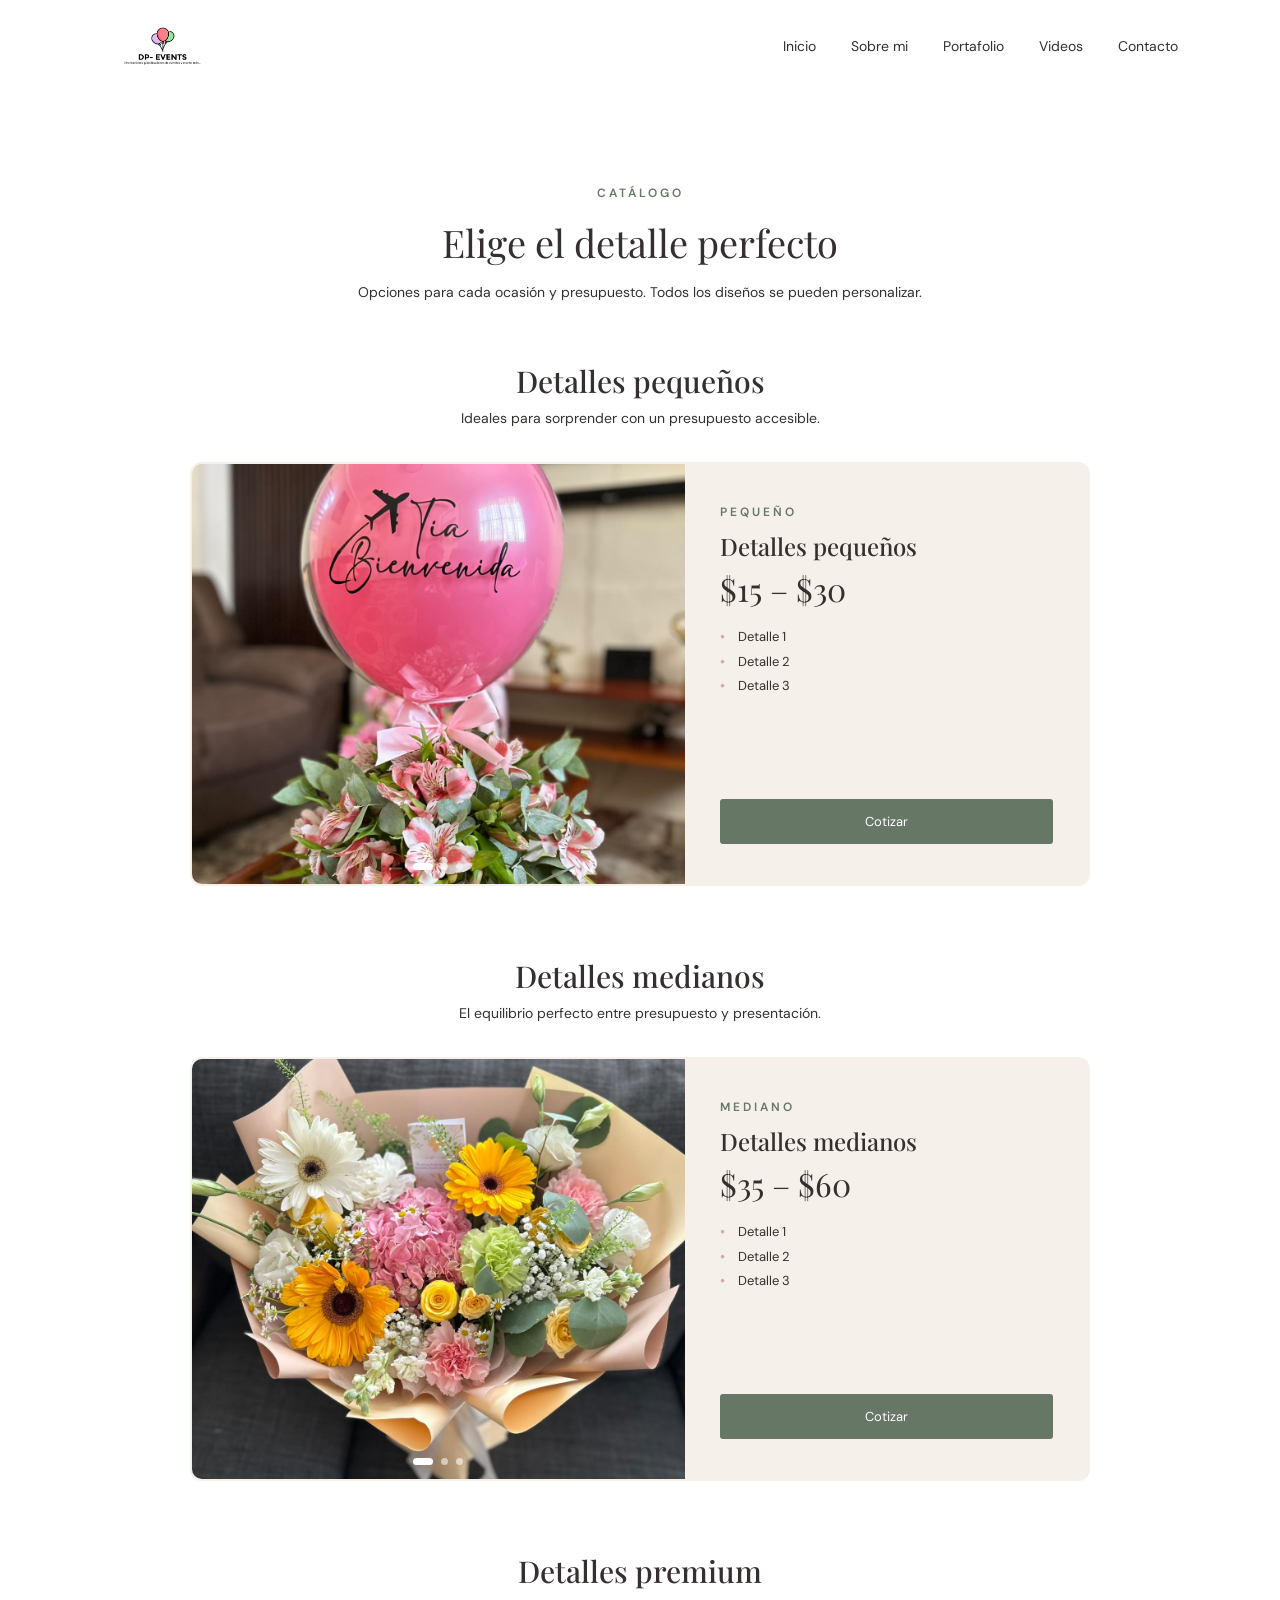
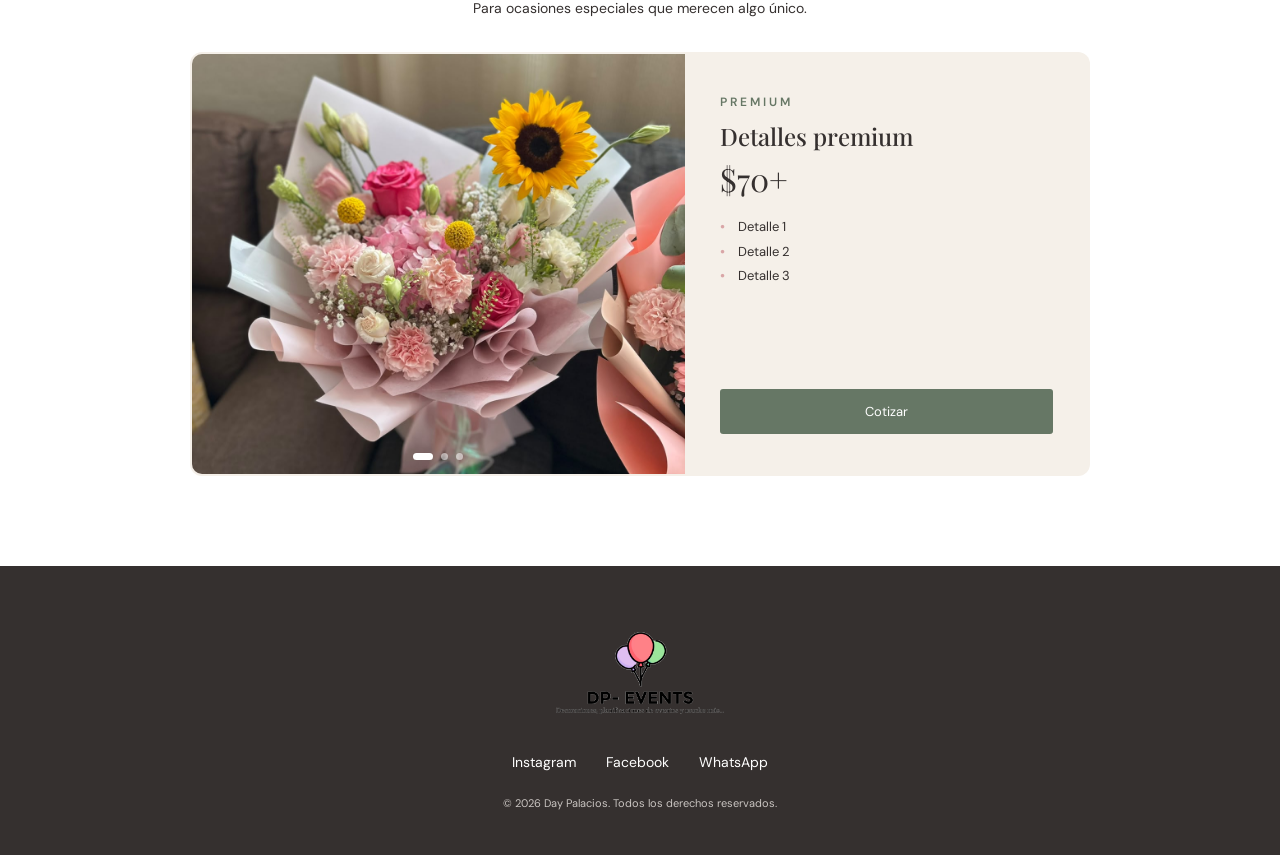
==== html/portafolio.html @ d41a5dc3 "Actualizacion de la pagina" ====
<!DOCTYPE html>
<html lang="es">
<head>
    <meta charset="UTF-8">
    <meta name="viewport" content="width=device-width, initial-scale=1.0">
    <title>DP - EVENTS | Portafolio</title>
    <link rel="icon" type="image/png" href="../img/icono-logo-dp.png">
    <link rel="stylesheet" href="../css/estilos.css">
    <link href="https://fonts.googleapis.com/css2?family=DM+Sans:wght@400;500;600;700&family=Playfair+Display:wght@400;500;600&display=swap" rel="stylesheet">

        <script src="../js/carrusel.js" defer></script>
</head>

<body>

<header>
    <nav class="menu">

        <a href="../index.html#inicio" class="logo"><img src="../img/logo.png" class="img-logo" alt="DP Events"></a>

        <button class="menu-toggle" id="menu-toggle" aria-label="Abrir menú">☰</button>

        <ul class="menu-links" id="menu-links">
            <li><a href="../index.html">Inicio</a></li>
            <li><a href="../index.html#mision">Sobre mi</a></li>
            <li><a href="portafolio.html">Portafolio</a></li>
            <li><a href="../index.html#videos">Videos</a></li>
            <li><a href="../index.html#contacto">Contacto</a></li>
        </ul>

    </nav>
</header>

<section class="catalogo" id="catalogo">

    <div class="catalogo-titulo">
        <span class="subtitulo">CATÁLOGO</span>
        <h2>Elige el detalle perfecto</h2>
        <p>Opciones para cada ocasión y presupuesto. Todos los diseños se pueden personalizar.</p>
    </div>

    <!-- ========== RANGO 1: DETALLES PEQUEÑOS ========== -->
    <div class="catalogo-bloque">
        <h3>Detalles pequeños</h3>
        <p>Ideales para sorprender con un presupuesto accesible.</p>

        <div class="precio-grid precio-grid--unica">

            <article class="precio-card">
                <div class="carousel" data-carousel>
                    <div class="carousel-track">
                    <img src="../img/ramos/ramo_peque1.jpeg" alt="Detalles pequeños - foto 1" loading="lazy">
                    <img src="../img/ramos/ramo_peque2.jpeg" alt="Detalles pequeños - foto 2" loading="lazy">
                    <img src="../img/ramos/ramo_peque3.jpeg" alt="Detalles pequeños - foto 3" loading="lazy">
                    </div>
                    <button class="carousel-btn prev" aria-label="Foto anterior">‹</button>
                    <button class="carousel-btn next" aria-label="Foto siguiente">›</button>
                    <div class="carousel-dots"></div>
                </div>

                <div class="precio-cuerpo">
                    <span class="precio-tamano">PEQUEÑO</span>
                    <h4>Detalles pequeños</h4>
                    <p class="precio">$15 – $30</p>
                    <ul class="precio-lista">
                    <li>Detalle 1</li>
                    <li>Detalle 2</li>
                    <li>Detalle 3</li>
                    </ul>
                    <a href="https://wa.me/50375059878" target="_blank" rel="noopener" class="boton">Cotizar</a>
                </div>
            </article>

        </div>
    </div>

    <!-- ========== RANGO 2: DETALLES MEDIANOS ========== -->
    <div class="catalogo-bloque">
        <h3>Detalles medianos</h3>
        <p>El equilibrio perfecto entre presupuesto y presentación.</p>

        <div class="precio-grid precio-grid--unica">

            <article class="precio-card">
                <div class="carousel" data-carousel>
                    <div class="carousel-track">
                    <img src="../img/ramos/ramo_media1.jpeg" alt="Detalles medianos - foto 1" loading="lazy">
                    <img src="../img/ramos/ramo_media2.jpeg" alt="Detalles medianos - foto 2" loading="lazy">
                    <img src="../img/ramos/ramo_media3.jpeg" alt="Detalles medianos - foto 3" loading="lazy">
                    </div>
                    <button class="carousel-btn prev" aria-label="Foto anterior">‹</button>
                    <button class="carousel-btn next" aria-label="Foto siguiente">›</button>
                    <div class="carousel-dots"></div>
                </div>

                <div class="precio-cuerpo">
                    <span class="precio-tamano">MEDIANO</span>
                    <h4>Detalles medianos</h4>
                    <p class="precio">$35 – $60</p>
                    <ul class="precio-lista">
                    <li>Detalle 1</li>
                    <li>Detalle 2</li>
                    <li>Detalle 3</li>
                    </ul>
                    <a href="https://wa.me/50375059878" target="_blank" rel="noopener" class="boton">Cotizar</a>
                </div>
            </article>

        </div>
    </div>

    <!-- ========== RANGO 3: DETALLES PREMIUM ========== -->
    <div class="catalogo-bloque">
        <h3>Detalles premium</h3>
        <p>Para ocasiones especiales que merecen algo único.</p>

        <div class="precio-grid precio-grid--unica">

            <article class="precio-card">
                <div class="carousel" data-carousel>
                    <div class="carousel-track">
                    <img src="../img/ramos/ramo_grande1.jpeg" alt="Detalles premium - foto 1" loading="lazy">
                    <img src="../img/ramos/ramo_grande2.jpeg" alt="Detalles premium - foto 2" loading="lazy">
                    <img src="../img/ramos/ramo_grande3.jpeg" alt="Detalles premium - foto 3" loading="lazy">
                    </div>
                    <button class="carousel-btn prev" aria-label="Foto anterior">‹</button>
                    <button class="carousel-btn next" aria-label="Foto siguiente">›</button>
                    <div class="carousel-dots"></div>
                </div>

                <div class="precio-cuerpo">
                    <span class="precio-tamano">PREMIUM</span>
                    <h4>Detalles premium</h4>
                    <p class="precio">$70+</p>
                    <ul class="precio-lista">
                    <li>Detalle 1</li>
                    <li>Detalle 2</li>
                    <li>Detalle 3</li>
                    </ul>
                    <a href="https://wa.me/50375059878" target="_blank" rel="noopener" class="boton">Cotizar</a>
                </div>
            </article>

        </div>
    </div>
</section>

<footer>

    <a href="../index.html#inicio" class="footer-logo">
        <img src="../img/logo.png" alt="Logo Day Palacios">
    </a>

    <div class="redes">
        <a href="https://www.instagram.com/dp_events_" target="_blank" rel="noopener">Instagram</a>
        <a href="https://www.facebook.com/profile.php?id=100088764604220" target="_blank" rel="noopener">Facebook</a>
        <a href="https://wa.me/50375059878" target="_blank" rel="noopener">WhatsApp</a>
    </div>

    <p>© 2026 Day Palacios. Todos los derechos reservados.</p>

</footer>

<script src="../js/carrusel.js"></script>
</body>
</html>
---- css/estilos.css ----
:root {
    --rosa: #d9a6a7;
    --rosa-claro: #f7eeee;
    --beige: #f5f0e9;
    --verde: #667765;
    --oscuro: #35302f;
    --blanco: #ffffff;
    --titulo: 'Playfair Display', Georgia, 'Times New Roman', serif;
    --texto: 'DM Sans', Arial, Helvetica, sans-serif;
}

* {
    margin: 0;
    padding: 0;
    box-sizing: border-box;
}

html {
    scroll-behavior: smooth;
    scroll-padding-top: 80px; /* evita que el menu tape los titulos al navegar */
}

body {
    font-family: var(--texto);
    background-color: var(--blanco);
    color: var(--oscuro);
    -webkit-text-size-adjust: 100%;
}

img,
iframe {
    max-width: 100%;
}

img {
    display: block;
}

:focus-visible {
    outline: 2px solid var(--verde);
    outline-offset: 3px;
}

@media (prefers-reduced-motion: reduce) {
    html {
        scroll-behavior: auto;
    }

    * {
        transition: none !important;
    }
}


/* =================================
   MENU DE NAVEGACION
================================= */

header {
    position: sticky;
    top: 0;
    z-index: 100;
    width: 100%;
    background-color: var(--blanco);
    padding: 18px 8%;
}

.menu {
    display: flex;
    justify-content: space-between;
    align-items: center;
}

.menu .img-logo {
    width: 120px;
    max-height: 55px;
    object-fit: contain;
}

.menu-links {
    display: flex;
    align-items: center;
    list-style: none;
    gap: 35px;
}

.menu-links li a {
    text-decoration: none;
    color: var(--oscuro);
    font-size: 14px;
    transition: color 0.3s;
}

.menu-links li a:hover {
    color: var(--rosa);
}

.menu-toggle {
    display: none;
    background: none;
    border: none;
    font-size: 28px;
    color: var(--oscuro);
    cursor: pointer;
}


/* =================================
   PRESENTACION / INICIO
================================= */

.inicio {
    min-height: 580px;
    padding: 70px 10%;
    background-color: var(--rosa-claro);

    display: flex;
    align-items: center;
    justify-content: space-between;
    gap: 50px;
}

.inicio-texto {
    flex: 1;
}

.subtitulo {
    color: var(--verde);
    font-size: 12px;
    font-weight: 600;
    letter-spacing: 3px;
}

.inicio h1 {
    font-family: var(--titulo);
    font-size: 48px;
    font-weight: 400;
    margin: 20px 0;
}

.inicio h1 span {
    color: var(--rosa);
    display: block;
}

.inicio h3 {
    font-family: var(--titulo);
    font-size: 22px;
    font-weight: 400;
    font-style: italic;
    line-height: 1.5;
    color: var(--verde);
    max-width: 480px;
    margin-bottom: 20px;
}

.inicio p {
    font-size: 15px;
    line-height: 1.9;
    max-width: 480px;
    margin-bottom: 30px;
}

.boton {
    display: inline-block;
    padding: 14px 30px;
    background-color: var(--verde);
    color: var(--blanco);
    text-decoration: none;
    font-size: 13px;
    transition: background-color 0.3s;
}

.boton:hover {
    background-color: var(--oscuro);
}

.inicio-imagen {
    flex: 1;
    display: flex;
    justify-content: center;
}

.inicio-imagen img {
    width: 100%;
    max-width: 400px;
    height: 450px;
    object-fit: cover;
    border-radius: 60px;
}


/* =================================
   MISION, VISION Y VALORES
================================= */

.mision {
    padding: 90px 10%;
    background-color: var(--blanco);
}

.mision-titulo {
    text-align: center;
    margin-bottom: 50px;
}

.mision-titulo h2 {
    font-family: var(--titulo);
    font-size: 38px;
    font-weight: 400;
    margin: 15px 0;
}

.mision-titulo p {
    font-size: 14px;
}

.mision-tarjetas {
    display: grid;
    grid-template-columns: repeat(3, 1fr);
    gap: 25px;
}

.mision-card {
    background-color: var(--beige);
    padding: 40px 30px;
    border-radius: 10px;
    transition: transform 0.3s;
}

.mision-card:hover {
    transform: translateY(-7px);
}

.numero {
    font-family: var(--titulo);
    font-size: 18px;
    color: var(--rosa);
}

.mision-card h3 {
    font-family: var(--titulo);
    font-size: 27px;
    font-weight: 500;
    margin: 20px 0 15px;
}

.mision-card p {
    font-size: 14px;
    line-height: 1.9;
}

.mision-card ul {
    list-style: none;
    padding: 0;
    margin-top: 15px;
}

.mision-card li {
    margin-bottom: 8px;
}

/* =================================
   PORTAFOLIO
================================= */

.portafolio {
    padding: 80px 10%;
    background-color: var(--rosa-claro);
}

.portafolio-titulo {
    text-align: center;
    margin-bottom: 50px;
}

.portafolio h2 {
    font-family: var(--titulo);
    font-size: 38px;
    font-weight: 400;
    margin: 15px 0 20px;
}

.portafolio-titulo p {
    font-size: 14px;
}

.galeria {
    display: grid;
    grid-template-columns: repeat(3, 1fr);
    gap: 30px;
}

.tarjeta {
    background-color: var(--blanco);
    overflow: hidden;
    border-radius: 10px;
    transition: transform 0.3s;
}

.tarjeta:hover {
    transform: translateY(-8px);
}

.tarjeta img {
    width: 100%;
    height: 280px;
    object-fit: cover;
}

.tarjeta-texto {
    padding: 22px;
}

.tarjeta-texto h3 {
    font-family: var(--titulo);
    font-size: 22px;
    font-weight: 500;
    margin-bottom: 10px;
}

.tarjeta-texto p {
    font-size: 13px;
    line-height: 1.7;
}


/* =================================
   VIDEOS DE TIKTOK
================================= */

.videos {
    padding: 90px 10%;
    background-color: var(--blanco);
}

.videos-titulo {
    text-align: center;
    margin-bottom: 50px;
}

.videos-titulo h2 {
    font-family: var(--titulo);
    font-size: 38px;
    font-weight: 400;
    margin: 15px 0;
}

.videos-titulo p {
    font-size: 14px;
    line-height: 1.8;
}

.videos-contenedor {
    display: grid;
    grid-template-columns: repeat(2, 1fr);
    gap: 35px;
    max-width: 850px;
    margin: 0 auto;
}

.video-tarjeta {
    background-color: var(--rosa-claro);
    border-radius: 12px;
    overflow: hidden;
}

/* Antes: max-height rompia la proporcion 9:16.
   Ahora se limita el ANCHO y la altura se calcula sola. */
.video-marco {
    width: 100%;
    max-width: 320px;
    margin: 0 auto;
    aspect-ratio: 9 / 16;
    background-color: #000;
}

.video-marco iframe {
    width: 100%;
    height: 100%;
    border: none;
    display: block;
}

.video-info {
    padding: 22px;
}

.video-info h3 {
    font-family: var(--titulo);
    font-size: 23px;
    font-weight: 500;
    margin-bottom: 10px;
}

.video-info p {
    font-size: 13px;
    line-height: 1.8;
}


/* =================================
   HISTORIA DEL NEGOCIO
================================= */

.historia {
    padding: 90px 10%;
    background-color: var(--rosa-claro);
}

.historia-contenido {
    display: flex;
    align-items: center;
    justify-content: space-between;
    gap: 60px;
    max-width: 1100px;
    margin: 0 auto;
}

.historia-texto {
    flex: 1;
}

.historia-texto h2 {
    font-family: var(--titulo);
    font-size: 40px;
    font-weight: 400;
    margin: 20px 0;
}

.historia-texto p {
    font-size: 14px;
    line-height: 1.9;
    margin-bottom: 15px;
}

.historia-video {
    flex: 1;
    width: 100%;
    max-width: 500px;
    aspect-ratio: 16 / 9;
    overflow: hidden;
    border-radius: 12px;
    background-color: #000;
}

.historia-video iframe {
    width: 100%;
    height: 100%;
    border: none;
    display: block;
}


/* =================================
   CONTACTO WHATSAPP
================================= */

.contacto {
    padding: 90px 10%;
    background-color: var(--beige);
    text-align: center;
}

.contacto h2 {
    font-family: var(--titulo);
    font-size: 42px;
    font-weight: 400;
    margin: 18px 0;
}

.contacto p {
    font-size: 15px;
    line-height: 1.8;
    max-width: 500px;
    margin: 0 auto 30px;
}

.boton-contacto {
    display: inline-block;
    padding: 15px 32px;
    background-color: var(--verde);
    color: var(--blanco);
    text-decoration: none;
    font-size: 14px;
    border-radius: 3px;
    transition: background-color 0.3s, transform 0.3s;
}

.boton-contacto:hover {
    background-color: var(--oscuro);
    transform: translateY(-3px);
}

/* =================================
   CATALOGO / PRECIOS
================================= */

.catalogo {
    padding: 90px 10%;
    background-color: var(--blanco);
}

.catalogo-titulo {
    text-align: center;
    margin-bottom: 60px;
}

.catalogo-titulo h2 {
    font-family: var(--titulo);
    font-size: 38px;
    font-weight: 400;
    margin: 15px 0;
}

.catalogo-titulo p {
    font-size: 14px;
}

.catalogo-bloque {
    max-width: 1100px;
    margin: 0 auto 70px;
}

.catalogo-bloque:last-child {
    margin-bottom: 0;
}

.catalogo-bloque h3 {
    font-family: var(--titulo);
    font-size: 30px;
    font-weight: 500;
    text-align: center;
    margin-bottom: 8px;
}

.catalogo-bloque > p {
    font-size: 14px;
    text-align: center;
    margin-bottom: 35px;
}

.precio-grid {
    display: grid;
    grid-template-columns: repeat(3, 1fr);
    gap: 25px;
}

.precio-card {
    position: relative;
    display: flex;
    flex-direction: column;
    background-color: var(--beige);
    border: 2px solid transparent;
    border-radius: 12px;
    overflow: hidden;
    transition: transform 0.3s;
}

.precio-card:hover {
    transform: translateY(-8px);
}

.precio-card.destacada {
    border-color: var(--rosa);
}

/* Solo imagenes sueltas (sin carrusel). Las del carrusel se
   controlan en la seccion CARRUSEL. */
.precio-card > img {
    width: 100%;
    height: 220px;
    object-fit: cover;
}

.etiqueta {
    position: absolute;
    top: 15px;
    right: 15px;
    z-index: 3; /* queda por encima del carrusel */
    background-color: var(--rosa);
    color: var(--oscuro);
    font-size: 11px;
    font-weight: 600;
    padding: 5px 12px;
    border-radius: 20px;
}

.precio-cuerpo {
    display: flex;
    flex-direction: column;
    flex: 1;
    padding: 28px 25px;
}

.precio-tamano {
    color: var(--verde);
    font-size: 12px;
    font-weight: 600;
    letter-spacing: 3px;
}

.precio-cuerpo h4 {
    font-family: var(--titulo);
    font-size: 24px;
    font-weight: 500;
    margin: 10px 0 5px;
}

.precio {
    font-family: var(--titulo);
    font-size: 32px;
    margin-bottom: 15px;
}

.precio-lista {
    list-style: none;
    margin-bottom: 25px;
    flex: 1;
}

.precio-lista li {
    position: relative;
    padding-left: 18px;
    font-size: 13px;
    line-height: 1.9;
}

.precio-lista li::before {
    content: "•";
    position: absolute;
    left: 0;
    color: var(--rosa);
    font-weight: bold;
}

.precio-card .boton {
    text-align: center;
    border-radius: 3px;
}


/* =================================
   CARRUSEL (dentro de .precio-card)
================================= */

.carousel {
    position: relative;
    overflow: hidden;
    aspect-ratio: 4 / 3;
    background-color: var(--rosa-claro);
    touch-action: pan-y; /* permite scroll vertical y deslizar en horizontal */
}

.carousel-track {
    display: flex;
    height: 100%;
    transition: transform 0.6s cubic-bezier(0.65, 0, 0.35, 1);
}

.carousel-track img {
    flex: 0 0 100%;
    width: 100%;
    height: 100%;
    object-fit: cover;
}

.carousel-btn {
    position: absolute;
    top: 50%;
    transform: translateY(-50%);
    z-index: 2;
    width: 36px;
    height: 36px;
    border: none;
    border-radius: 50%;
    background-color: rgba(255, 255, 255, 0.88);
    color: var(--oscuro);
    font-size: 22px;
    line-height: 1;
    cursor: pointer;
    opacity: 0;
    transition: opacity 0.3s, background-color 0.3s;
}

.carousel-btn:hover {
    background-color: var(--blanco);
}

.carousel:hover .carousel-btn,
.carousel-btn:focus-visible {
    opacity: 1;
}

.carousel-btn.prev {
    left: 12px;
}

.carousel-btn.next {
    right: 12px;
}

.carousel-dots {
    position: absolute;
    bottom: 14px;
    left: 0;
    right: 0;
    z-index: 2;
    display: flex;
    justify-content: center;
    gap: 8px;
}

.carousel-dots button {
    width: 7px;
    height: 7px;
    padding: 0;
    border: none;
    border-radius: 50%;
    background-color: rgba(255, 255, 255, 0.55);
    cursor: pointer;
    transition: all 0.3s;
}

.carousel-dots button.active {
    width: 20px;
    border-radius: 4px;
    background-color: var(--blanco);
}


/* ---- Una sola tarjeta por rango: carrusel a la izquierda, info a la derecha ---- */

.precio-grid.precio-grid--unica {
    grid-template-columns: 1fr;
    max-width: 900px;
    margin: 0 auto;
}

.precio-grid--unica .precio-card {
    flex-direction: row;
}

.precio-grid--unica .precio-card:hover {
    transform: translateY(-5px);
}

.precio-grid--unica .carousel {
    flex: 1 1 55%;
    aspect-ratio: auto;
    min-height: 420px;
}

.precio-grid--unica .carousel-track {
    position: absolute;
    inset: 0;
}

.precio-grid--unica .precio-cuerpo {
    flex: 1 1 45%;
    justify-content: center;
    padding: 40px 35px;
}


/* =================================
   FOOTER
================================= */

footer {
    padding: 45px 10%;
    background-color: var(--oscuro);
    color: var(--blanco);
    text-align: center;
}

.footer-logo img {
    width: 170px;
    object-fit: contain;
    margin: 0 auto 20px;
}

.redes {
    display: flex;
    justify-content: center;
    gap: 30px;
    margin-bottom: 25px;
}

.redes a {
    text-decoration: none;
    color: var(--blanco);
    font-size: 14px;
    transition: color 0.3s;
}

.redes a:hover {
    color: var(--rosa);
}

footer p {
    font-size: 11px;
    color: #c9c4c1;
}


/* =================================
   RESPONSIVE - TABLET
================================= */

@media (max-width: 1024px) {

    .galeria {
        grid-template-columns: repeat(2, 1fr);
    }

    .mision-tarjetas {
        grid-template-columns: repeat(2, 1fr);
    }

    .precio-grid {
        grid-template-columns: repeat(2, 1fr);
    }

    .inicio h1 {
        font-size: 42px;
    }
}




/* =================================
   RESPONSIVE - CELULAR
================================= */

@media (max-width: 768px) {

    /* MENU */

    header {
        padding: 18px 6%;
    }

    .menu {
        flex-wrap: wrap;
    }

    .menu-toggle {
        display: block;
    }

    /* Mayor especificidad en lugar de usar !important */
    .menu .menu-links {
        display: none;
        flex-direction: column;
        align-items: center;
        width: 100%;
        gap: 20px;
        padding: 25px 0 10px;
    }

    .menu .menu-links.activo {
        display: flex;
    }


    /* INICIO */

    .inicio {
        flex-direction: column;
        text-align: center;
        padding: 60px 8%;
    }

    /* En columna, flex:1 puede colapsar alturas; se desactiva */
    .inicio-texto,
    .inicio-imagen {
        flex: none;
        width: 100%;
    }

    .inicio h1 {
        font-size: 38px;
    }

    .inicio p {
        margin: 0 auto 25px;
    }

    .inicio-imagen img {
        height: 350px;
    }


    /* MISION, VISION Y VALORES */

    .mision {
        padding: 60px 7%;
    }

    .mision-tarjetas {
        grid-template-columns: 1fr;
    }

    .mision-card {
        padding: 35px 25px;
    }


    /* PORTAFOLIO */

    .portafolio {
        padding: 60px 7%;
    }

    .galeria {
        grid-template-columns: 1fr;
    }

    .tarjeta img {
        height: 300px;
    }


    /* VIDEOS */

    .videos {
        padding: 60px 7%;
    }

    .videos-contenedor {
        grid-template-columns: 1fr;
        max-width: 380px;
    }


    /* HISTORIA */

    .historia {
        padding: 60px 7%;
    }

    .historia-contenido {
        flex-direction: column;
        gap: 30px;
        text-align: center;
    }

    /* Sin esto el video 16:9 puede quedar con altura 0 en columna */
    .historia-texto,
    .historia-video {
        flex: none;
        width: 100%;
    }

    .historia-texto h2 {
        font-size: 32px;
    }

    .historia-video {
        max-width: 100%;
    }


    /* CATALOGO / PRECIOS */

    .catalogo {
        padding: 60px 7%;
    }

    .precio-grid {
        grid-template-columns: 1fr;
        max-width: 420px;
        margin: 0 auto;
    }

    /* En celular la tarjeta se apila: foto arriba, info abajo */
    .precio-grid.precio-grid--unica {
        max-width: 480px;
    }

    .precio-grid--unica .precio-card {
        flex-direction: column;
    }

    .precio-grid--unica .carousel {
        flex: none;
        aspect-ratio: 4 / 3;
        min-height: 0;
    }

    .precio-grid--unica .precio-cuerpo {
        padding: 28px 25px;
    }

    /* En celular no hay hover: las flechas siempre visibles */
    .carousel-btn {
        opacity: 1;
    }


    /* CONTACTO */

    .contacto {
        padding: 65px 7%;
    }

    .contacto h2 {
        font-size: 34px;
    }


    /* FOOTER */

    footer {
        padding: 40px 7%;
    }

    .redes {
        gap: 18px;
        flex-wrap: wrap;
    }


}
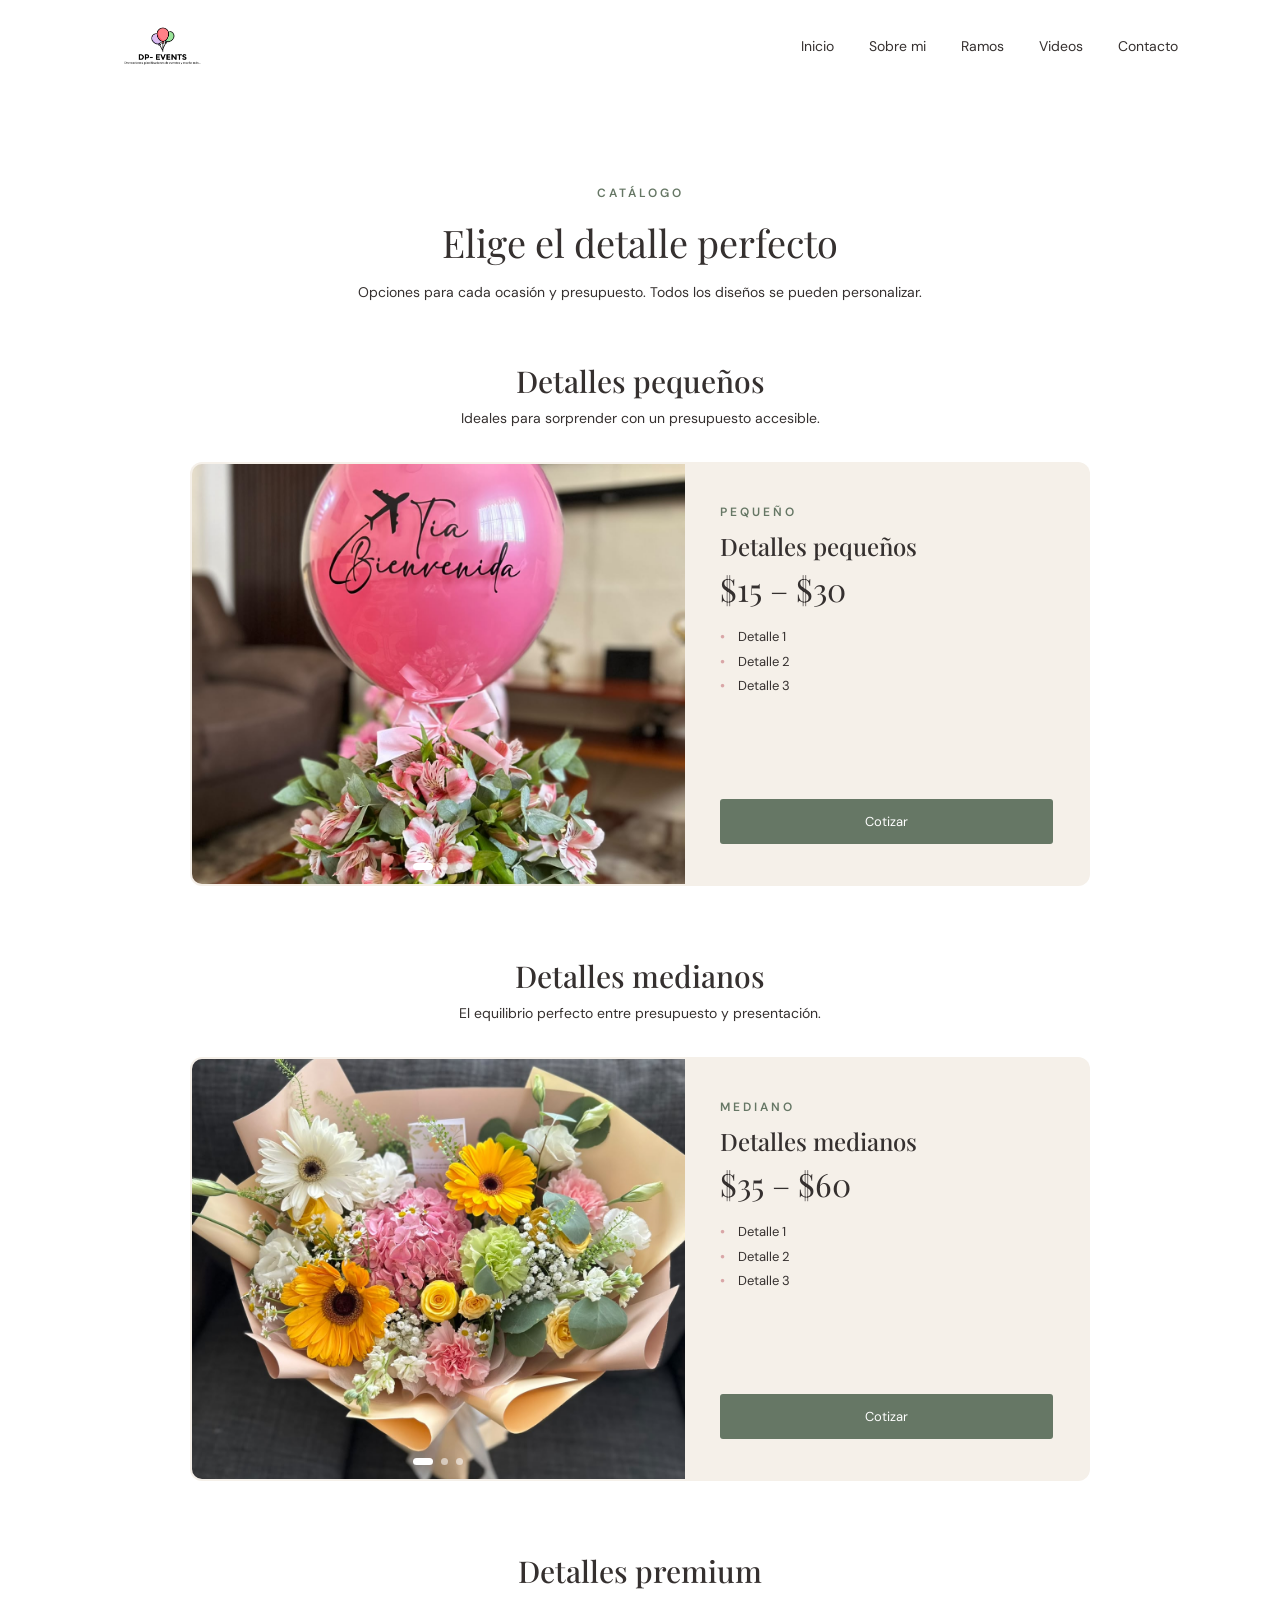
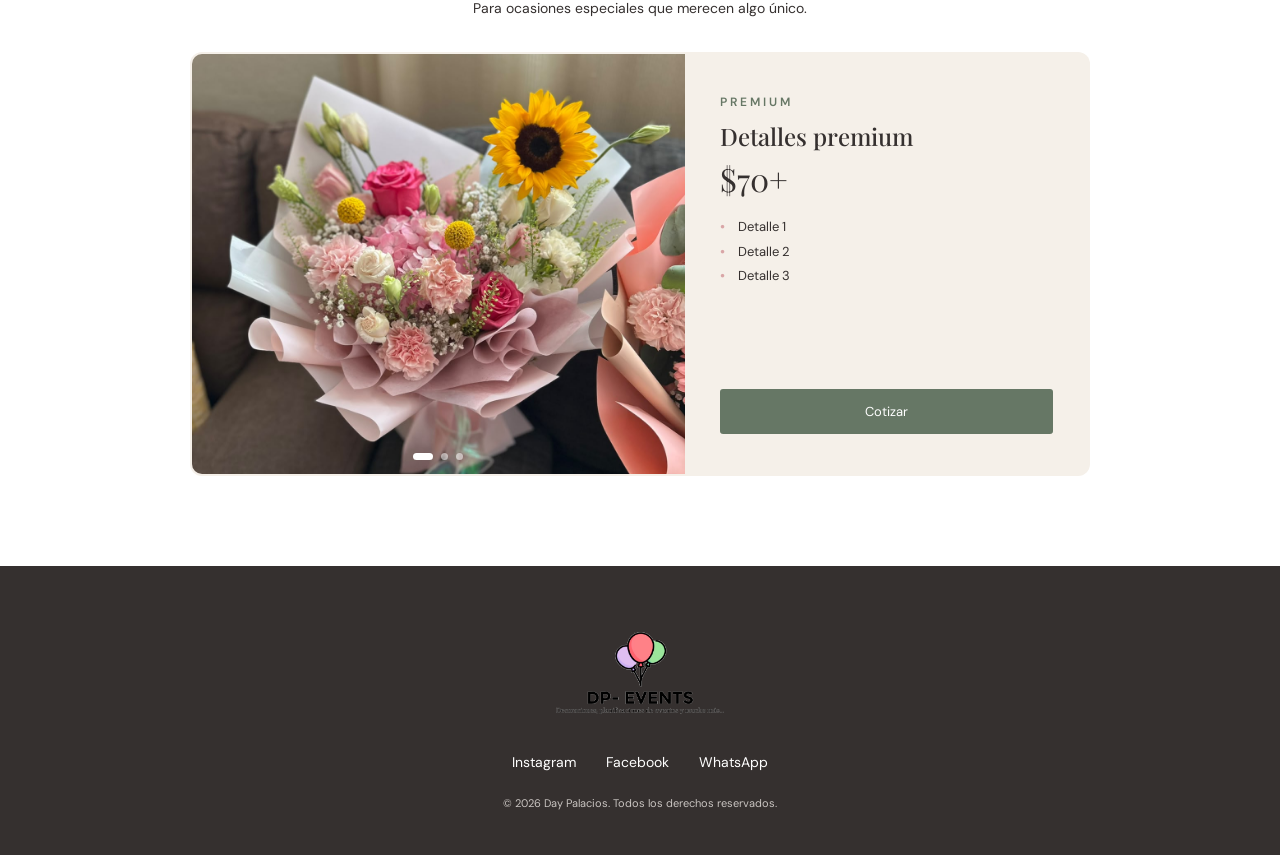
==== commit d43f9fa3: "Actualizacion de la pagina" ====
--- a/html/portafolio.html
+++ b/html/portafolio.html
@@ -3,7 +3,7 @@
 <head>
     <meta charset="UTF-8">
     <meta name="viewport" content="width=device-width, initial-scale=1.0">
-    <title>DP - EVENTS | Portafolio</title>
+    <title>DP - EVENTS | Ramos</title>
     <link rel="icon" type="image/png" href="../img/icono-logo-dp.png">
     <link rel="stylesheet" href="../css/estilos.css">
     <link href="https://fonts.googleapis.com/css2?family=DM+Sans:wght@400;500;600;700&family=Playfair+Display:wght@400;500;600&display=swap" rel="stylesheet">
@@ -23,7 +23,7 @@
         <ul class="menu-links" id="menu-links">
             <li><a href="../index.html">Inicio</a></li>
             <li><a href="../index.html#mision">Sobre mi</a></li>
-            <li><a href="portafolio.html">Portafolio</a></li>
+            <li><a href="portafolio.html">Ramos</a></li>
             <li><a href="../index.html#videos">Videos</a></li>
             <li><a href="../index.html#contacto">Contacto</a></li>
         </ul>
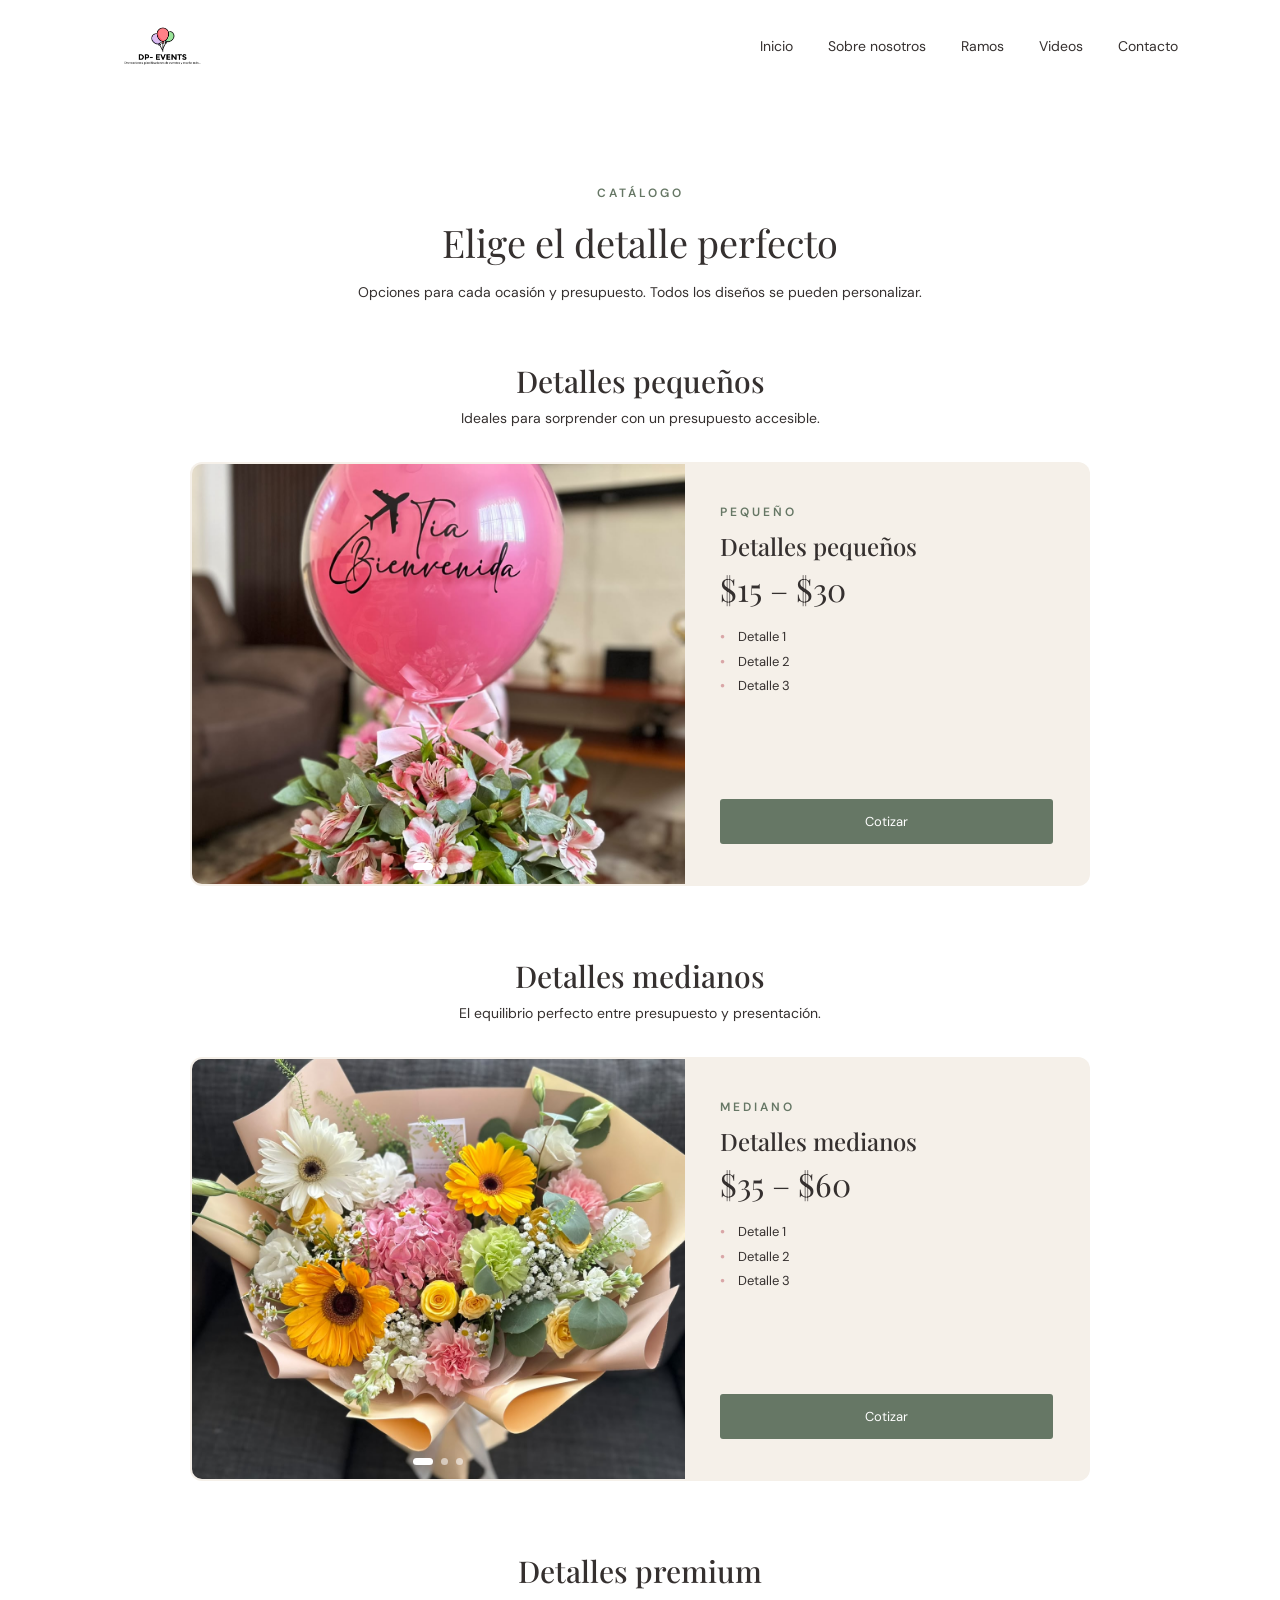
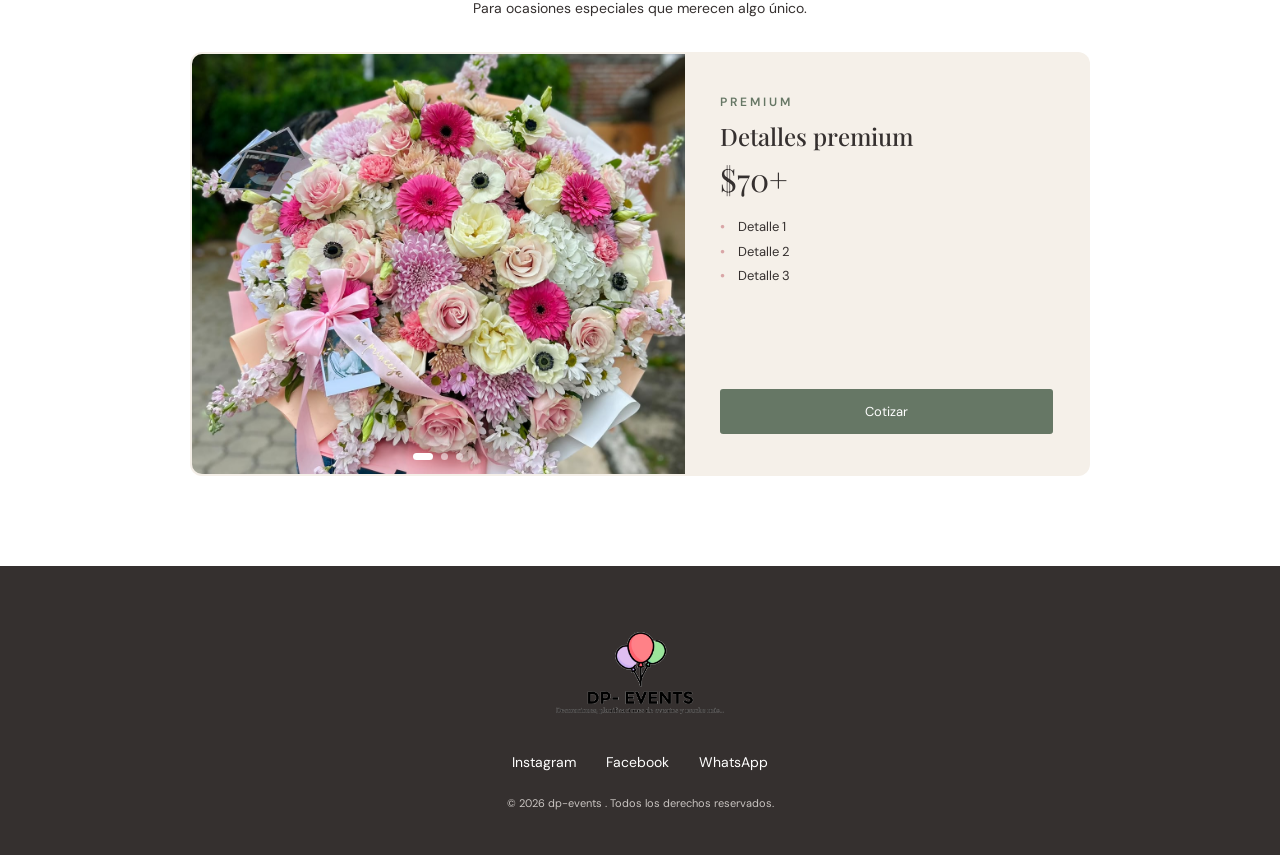
==== commit d416c5c1: "Actualizacion de la pagina" ====
--- a/html/portafolio.html
+++ b/html/portafolio.html
@@ -22,7 +22,7 @@
 
         <ul class="menu-links" id="menu-links">
             <li><a href="../index.html">Inicio</a></li>
-            <li><a href="../index.html#mision">Sobre mi</a></li>
+            <li><a href="../index.html#mision">Sobre nosotros</a></li>
             <li><a href="portafolio.html">Ramos</a></li>
             <li><a href="../index.html#videos">Videos</a></li>
             <li><a href="../index.html#contacto">Contacto</a></li>
@@ -157,7 +157,7 @@
         <a href="https://wa.me/50375059878" target="_blank" rel="noopener">WhatsApp</a>
     </div>
 
-    <p>© 2026 Day Palacios. Todos los derechos reservados.</p>
+    <p>© 2026 dp-events . Todos los derechos reservados.</p>
 
 </footer>
 
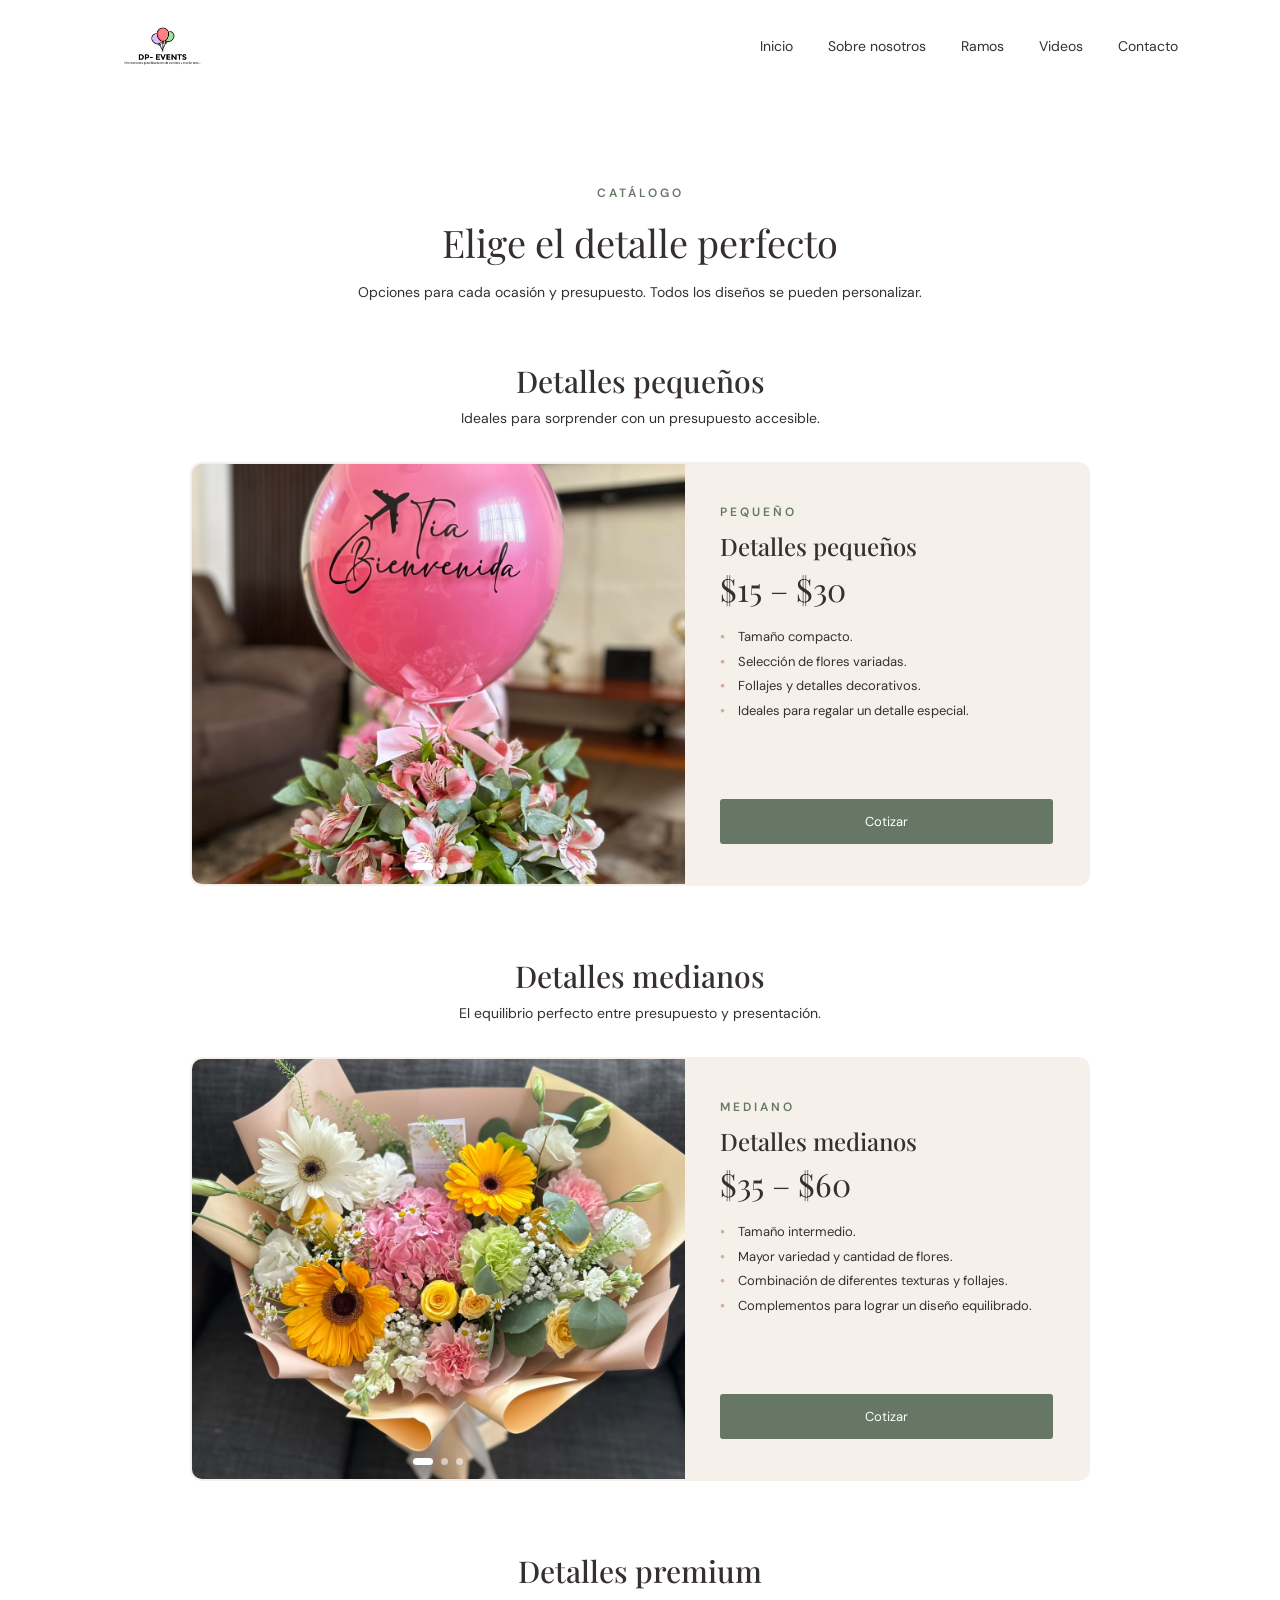
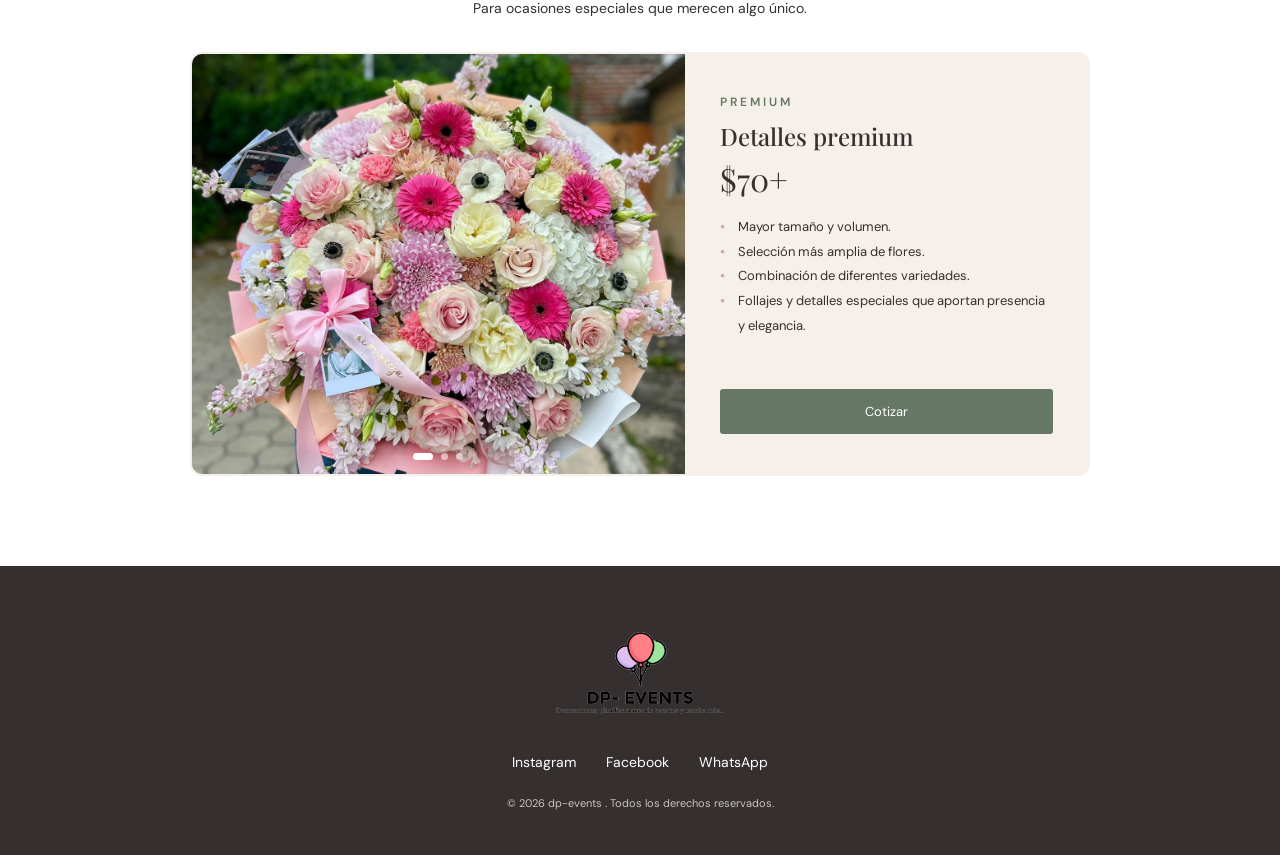
==== commit 8f87f47c: "Actualizacion de la pagina" ====
--- a/html/portafolio.html
+++ b/html/portafolio.html
@@ -63,9 +63,10 @@
                     <h4>Detalles pequeños</h4>
                     <p class="precio">$15 – $30</p>
                     <ul class="precio-lista">
-                    <li>Detalle 1</li>
-                    <li>Detalle 2</li>
-                    <li>Detalle 3</li>
+                    <li>Tamaño compacto.</li>
+                    <li>Selección de flores variadas.</li>
+                    <li>Follajes y detalles decorativos.</li>
+                    <li>Ideales para regalar un detalle especial.</li>
                     </ul>
                     <a href="https://wa.me/50375059878" target="_blank" rel="noopener" class="boton">Cotizar</a>
                 </div>
@@ -98,10 +99,11 @@
                     <h4>Detalles medianos</h4>
                     <p class="precio">$35 – $60</p>
                     <ul class="precio-lista">
-                    <li>Detalle 1</li>
-                    <li>Detalle 2</li>
-                    <li>Detalle 3</li>
-                    </ul>
+                    <li>Tamaño intermedio.</li>
+                    <li>Mayor variedad y cantidad de flores.</li>
+                    <li>Combinación de diferentes texturas y follajes.</li>
+                    <li>Complementos para lograr un diseño equilibrado.</li>
+                </ul>
                     <a href="https://wa.me/50375059878" target="_blank" rel="noopener" class="boton">Cotizar</a>
                 </div>
             </article>
@@ -133,9 +135,10 @@
                     <h4>Detalles premium</h4>
                     <p class="precio">$70+</p>
                     <ul class="precio-lista">
-                    <li>Detalle 1</li>
-                    <li>Detalle 2</li>
-                    <li>Detalle 3</li>
+                    <li>Mayor tamaño y volumen.</li>
+                    <li>Selección más amplia de flores.</li>
+                    <li>Combinación de diferentes variedades.</li>
+                    <li>Follajes y detalles especiales que aportan presencia y elegancia.</li>
                     </ul>
                     <a href="https://wa.me/50375059878" target="_blank" rel="noopener" class="boton">Cotizar</a>
                 </div>
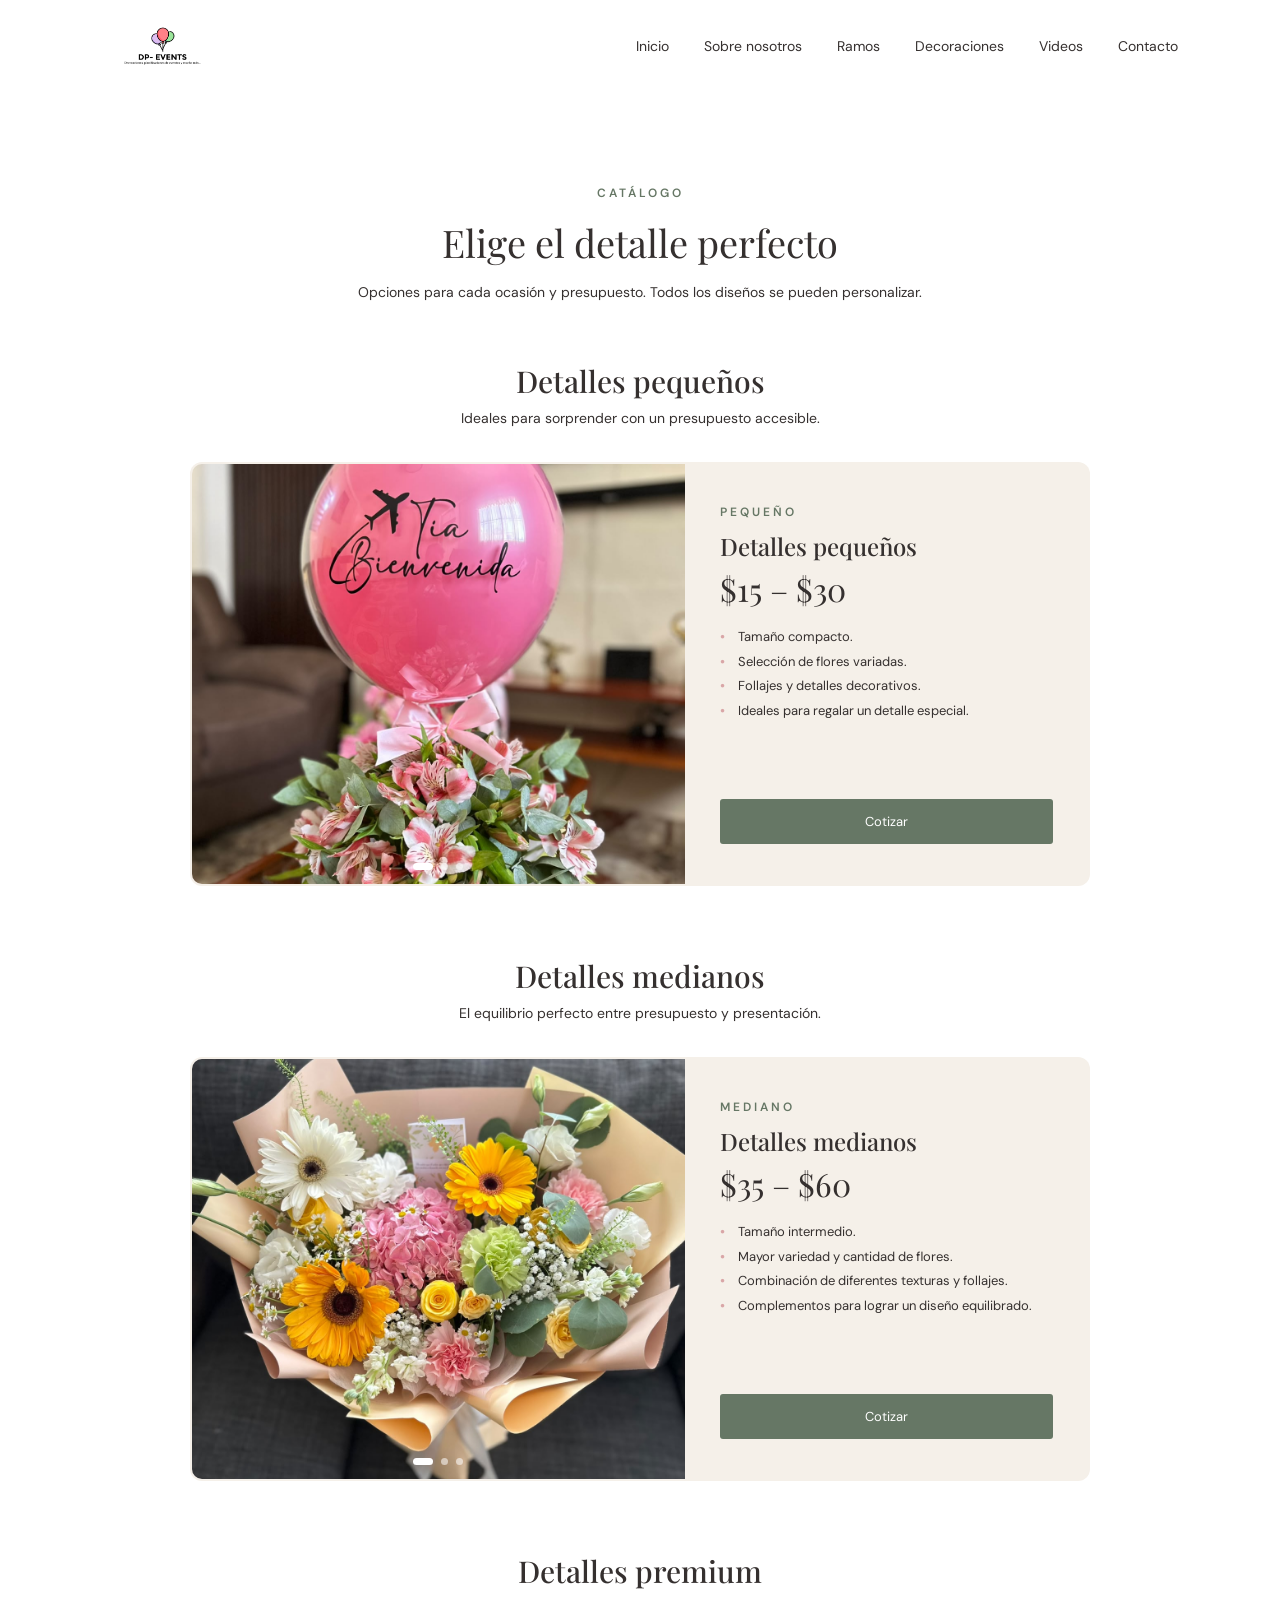
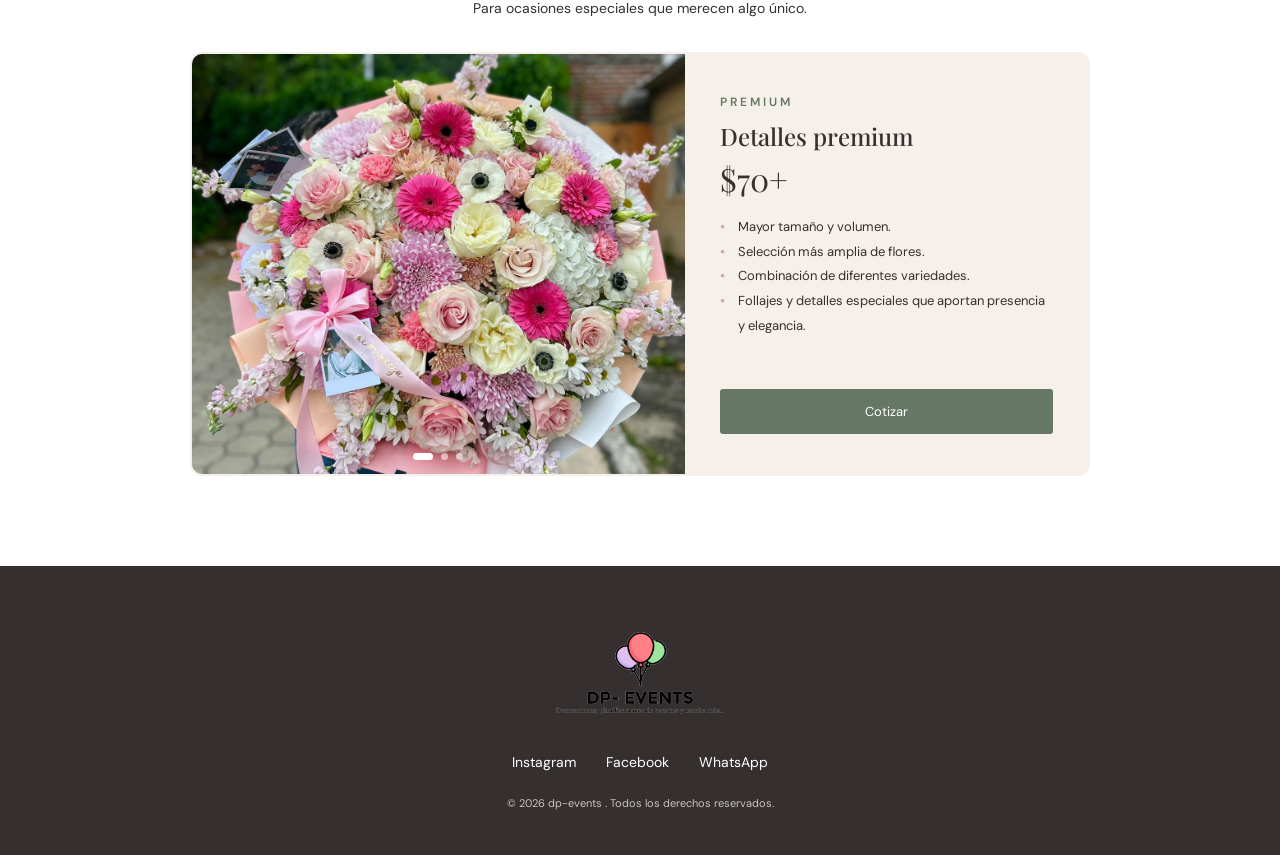
==== commit c172ae1a: "Actualizacion de la pagina" ====
--- a/html/portafolio.html
+++ b/html/portafolio.html
@@ -24,6 +24,7 @@
             <li><a href="../index.html">Inicio</a></li>
             <li><a href="../index.html#mision">Sobre nosotros</a></li>
             <li><a href="portafolio.html">Ramos</a></li>
+             <li><a href="deco.html">Decoraciones</a></li>
             <li><a href="../index.html#videos">Videos</a></li>
             <li><a href="../index.html#contacto">Contacto</a></li>
         </ul>
